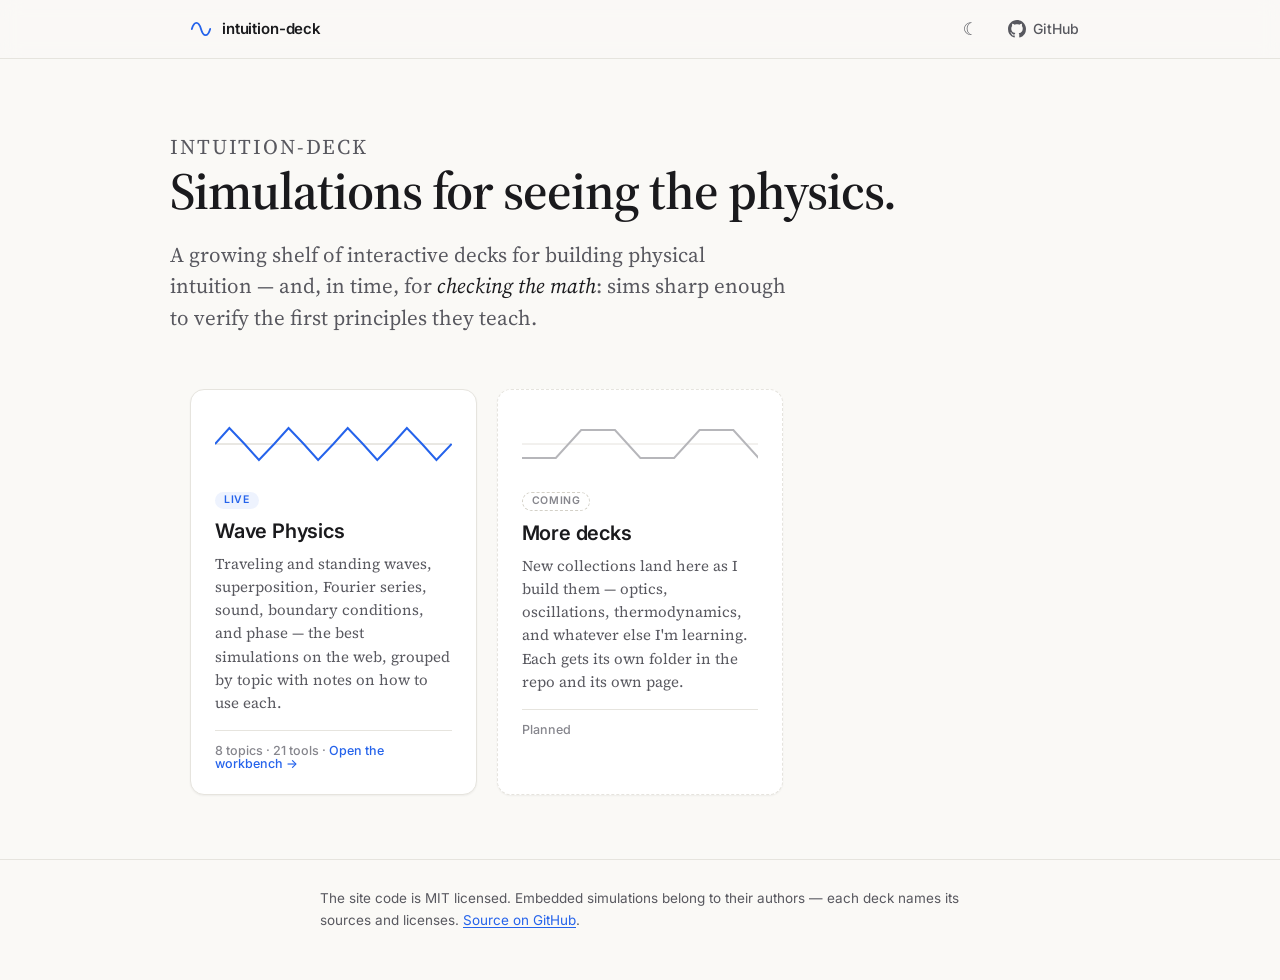
==== index.html @ 5adfe1cd "Set up intuition-deck monorepo with the Wave Physics Workbench Restructure so the repo can hold many" ====
<!doctype html>
<html lang="en">
<head>
  <meta charset="utf-8">
  <meta name="viewport" content="width=device-width, initial-scale=1">
  <title>intuition-deck</title>
  <meta name="description" content="Interactive simulations for building physical intuition — and, over time, for checking the math behind it.">
  <meta name="color-scheme" content="light dark">
  <script>
    // Apply a saved theme before first paint. Shared key with the workbench, so the choice carries across.
    try {
      var saved = localStorage.getItem('wb-theme');
      if (saved === 'light' || saved === 'dark') document.documentElement.dataset.theme = saved;
    } catch (e) {}
  </script>
  <link rel="icon" href="data:image/svg+xml,%3Csvg xmlns='http://www.w3.org/2000/svg' viewBox='0 0 24 24'%3E%3Cpath d='M2 12C4.5 3 9.5 3 12 12s7.5 9 10 0' fill='none' stroke='%232563eb' stroke-width='2.4' stroke-linecap='round'/%3E%3C/svg%3E">
  <link rel="preconnect" href="https://fonts.googleapis.com">
  <link rel="preconnect" href="https://fonts.gstatic.com" crossorigin>
  <link rel="stylesheet" href="https://fonts.googleapis.com/css2?family=Fira+Code:wght@400;500&family=Inter:wght@400;500;600&family=Source+Serif+4:ital,opsz,wght@0,8..60,400;0,8..60,600;1,8..60,400&display=swap">
  <link rel="stylesheet" href="/assets/site.css">
</head>
<body>
  <header class="site-header">
    <div class="wrap site-header__inner">
      <a class="brand" href="/">
        <svg class="brand__mark" width="22" height="22" viewBox="0 0 24 24" aria-hidden="true"><path d="M2 12C4.5 3 9.5 3 12 12s7.5 9 10 0" fill="none" stroke="currentColor" stroke-width="2" stroke-linecap="round"/></svg>
        <span>intuition-deck</span>
      </a>
      <button class="icon-btn theme-toggle" id="theme-toggle" type="button" aria-label="Switch to dark theme">☾</button>
      <a class="icon-btn" href="https://github.com/aungkhnt/intuition-deck" target="_blank" rel="noopener noreferrer" aria-label="intuition-deck on GitHub">
        <svg width="18" height="18" viewBox="0 0 16 16" aria-hidden="true"><path fill="currentColor" d="M8 0c4.42 0 8 3.58 8 8a8.013 8.013 0 0 1-5.45 7.59c-.4.08-.55-.17-.55-.38 0-.27.01-1.13.01-2.2 0-.75-.25-1.23-.54-1.48 1.78-.2 3.65-.88 3.65-3.95 0-.88-.31-1.59-.82-2.15.08-.2.36-1.02-.08-2.12 0 0-.67-.22-2.2.82-.64-.18-1.32-.27-2-.27-.68 0-1.36.09-2 .27-1.53-1.03-2.2-.82-2.2-.82-.44 1.1-.16 1.92-.08 2.12-.51.56-.82 1.28-.82 2.15 0 3.06 1.86 3.75 3.64 3.95-.23.2-.44.55-.51 1.07-.46.21-1.61.55-2.33-.66-.15-.24-.6-.83-1.23-.82-.67.01-.27.38.01.53.34.19.73.9.82 1.13.16.45.68 1.31 2.69.94 0 .67.01 1.3.01 1.49 0 .21-.15.45-.55.38A7.995 7.995 0 0 1 0 8c0-4.42 3.58-8 8-8Z"/></svg>
        <span class="gh-label">GitHub</span>
      </a>
    </div>
  </header>

  <main>
    <section class="wrap hero">
      <p class="hero__kicker">intuition-deck</p>
      <h1>Simulations for seeing the physics.</h1>
      <p>A growing shelf of interactive decks for building physical intuition — and, in time, for <em>checking the math</em>: sims sharp enough to verify the first principles they teach.</p>
    </section>

    <section class="wrap" aria-label="Decks">
      <div class="decks">
        <a class="deck" href="/waves/">
          <svg class="deck__art" viewBox="0 0 280 60" preserveAspectRatio="none" aria-hidden="true">
            <line x1="0" y1="30" x2="280" y2="30" vector-effect="non-scaling-stroke"/>
            <polyline vector-effect="non-scaling-stroke" points="0,30 17,14 35,30 52,46 70,30 87,14 105,30 122,46 140,30 157,14 175,30 192,46 210,30 227,14 245,30 262,46 280,30"/>
          </svg>
          <span class="deck__status deck__status--live">Live</span>
          <h2>Wave Physics</h2>
          <p>Traveling and standing waves, superposition, Fourier series, sound, boundary conditions, and phase — the best simulations on the web, grouped by topic with notes on how to use each.</p>
          <div class="deck__meta">8 topics · 21 tools · <span class="deck__go">Open the workbench →</span></div>
        </a>

        <div class="deck deck--soon">
          <svg class="deck__art" viewBox="0 0 280 60" preserveAspectRatio="none" aria-hidden="true">
            <line x1="0" y1="30" x2="280" y2="30" vector-effect="non-scaling-stroke"/>
            <polyline vector-effect="non-scaling-stroke" points="0,44 40,44 70,16 110,16 140,44 180,44 210,16 250,16 280,44"/>
          </svg>
          <span class="deck__status deck__status--soon">Coming</span>
          <h2>More decks</h2>
          <p>New collections land here as I build them — optics, oscillations, thermodynamics, and whatever else I'm learning. Each gets its own folder in the repo and its own page.</p>
          <div class="deck__meta">Planned</div>
        </div>
      </div>
    </section>
  </main>

  <footer class="site-footer">
    <div class="wrap">
      <p>The site code is MIT licensed. Embedded simulations belong to their authors — each deck names its sources and licenses. <a href="https://github.com/aungkhnt/intuition-deck" target="_blank" rel="noopener noreferrer">Source on GitHub</a>.</p>
    </div>
  </footer>

  <script>
    (() => {
      const root = document.documentElement;
      const btn = document.getElementById('theme-toggle');
      const dark = () => (root.dataset.theme || (matchMedia('(prefers-color-scheme: dark)').matches ? 'dark' : 'light')) === 'dark';
      const paint = () => {
        const isDark = dark();
        btn.textContent = isDark ? '☀︎' : '☾';
        btn.setAttribute('aria-label', isDark ? 'Switch to light theme' : 'Switch to dark theme');
      };
      btn.addEventListener('click', () => {
        const next = dark() ? 'light' : 'dark';
        const system = matchMedia('(prefers-color-scheme: dark)').matches ? 'dark' : 'light';
        try {
          if (next === system) { delete root.dataset.theme; localStorage.removeItem('wb-theme'); }
          else { root.dataset.theme = next; localStorage.setItem('wb-theme', next); }
        } catch (e) { root.dataset.theme = next; }
        paint();
      });
      matchMedia('(prefers-color-scheme: dark)').addEventListener('change', paint);
      paint();
    })();
  </script>
</body>
</html>
---- assets/site.css ----
/* intuition-deck — shared styles for the landing page and 404.
   The workbench under /waves/ has its own stylesheet; these tokens mirror it. */

/* Tokens (light, then dark twice: explicit choice, then OS preference) --------*/

:root {
  --bg: #faf9f6;
  --surface: #ffffff;
  --sunk: #f4f3ef;
  --text: #1a1a1d;
  --muted: #58585f;
  --faint: #86868d;
  --line: #e6e4de;
  --line-strong: #d3d0c7;
  --accent: #2563eb;
  --accent-strong: #1d4ed8;
  --accent-soft: rgba(37, 99, 235, 0.08);
  --on-accent: #ffffff;
  --shadow: 0 1px 2px rgba(26, 26, 29, 0.05);
  --shadow-lift: 0 10px 30px rgba(26, 26, 29, 0.08);
  --header-bg: rgba(250, 249, 246, 0.86);

  --serif: "Source Serif 4", "Iowan Old Style", "Palatino Linotype", Georgia, serif;
  --sans: "Inter", system-ui, -apple-system, "Segoe UI", Roboto, sans-serif;
  --mono: "Fira Code", ui-monospace, "SF Mono", Menlo, Consolas, monospace;

  --radius: 14px;
  --radius-sm: 8px;
  color-scheme: light;
}

:root[data-theme="dark"] {
  --bg: #0f1115;
  --surface: #161920;
  --sunk: #1b1f27;
  --text: #e9e7e2;
  --muted: #a6a6ad;
  --faint: #7c7c84;
  --line: #262a33;
  --line-strong: #363b46;
  --accent: #6fa1ff;
  --accent-strong: #9bbeff;
  --accent-soft: rgba(111, 161, 255, 0.13);
  --on-accent: #0f1115;
  --shadow: none;
  --shadow-lift: 0 14px 34px rgba(0, 0, 0, 0.4);
  --header-bg: rgba(15, 17, 21, 0.86);
  color-scheme: dark;
}

@media (prefers-color-scheme: dark) {
  :root:not([data-theme="light"]) {
    --bg: #0f1115;
    --surface: #161920;
    --sunk: #1b1f27;
    --text: #e9e7e2;
    --muted: #a6a6ad;
    --faint: #7c7c84;
    --line: #262a33;
    --line-strong: #363b46;
    --accent: #6fa1ff;
    --accent-strong: #9bbeff;
    --accent-soft: rgba(111, 161, 255, 0.13);
    --on-accent: #0f1115;
    --shadow: none;
    --shadow-lift: 0 14px 34px rgba(0, 0, 0, 0.4);
    --header-bg: rgba(15, 17, 21, 0.86);
    color-scheme: dark;
  }
}

/* Base -----------------------------------------------------------------------*/

*, *::before, *::after { box-sizing: border-box; }

html { -webkit-text-size-adjust: 100%; }

@media (prefers-reduced-motion: no-preference) {
  html { scroll-behavior: smooth; }
}

body {
  margin: 0;
  min-height: 100vh;
  background: var(--bg);
  color: var(--text);
  font: 400 16px/1.6 var(--sans);
  -webkit-font-smoothing: antialiased;
  -moz-osx-font-smoothing: grayscale;
}

a { color: var(--accent); text-underline-offset: 2px; }
a:hover { color: var(--accent-strong); }

:focus-visible { outline: 2px solid var(--accent); outline-offset: 3px; border-radius: 5px; }

.wrap { width: 100%; max-width: 940px; margin: 0 auto; padding: 0 20px; }

/* Header ---------------------------------------------------------------------*/

.site-header {
  position: sticky;
  top: 0;
  z-index: 20;
  background: var(--header-bg);
  -webkit-backdrop-filter: saturate(1.3) blur(10px);
  backdrop-filter: saturate(1.3) blur(10px);
  border-bottom: 1px solid var(--line);
}

.site-header__inner {
  display: flex;
  align-items: center;
  gap: 8px;
  height: 58px;
}

.brand {
  display: flex;
  align-items: center;
  gap: 10px;
  margin-right: auto;
  color: var(--text);
  font-weight: 600;
  font-size: 15px;
  letter-spacing: -0.01em;
  text-decoration: none;
}
.brand__mark { flex: none; color: var(--accent); }

.icon-btn {
  display: inline-flex;
  align-items: center;
  justify-content: center;
  gap: 7px;
  height: 36px;
  min-width: 36px;
  padding: 0 10px;
  color: var(--muted);
  background: none;
  border: 1px solid transparent;
  border-radius: var(--radius-sm);
  font: 500 14px/1 var(--sans);
  text-decoration: none;
  cursor: pointer;
}
.icon-btn:hover { color: var(--text); background: var(--sunk); border-color: var(--line); }
.theme-toggle { font-size: 17px; }

@media (max-width: 480px) { .gh-label { display: none; } }

/* Hero -----------------------------------------------------------------------*/

.hero { padding: 72px 0 40px; }
.hero__kicker {
  margin: 0 0 16px;
  color: var(--accent);
  font: 600 12px/1 var(--sans);
  letter-spacing: 0.09em;
  text-transform: uppercase;
}
.hero h1 {
  margin: 0 0 20px;
  font: 600 clamp(34px, 6vw, 52px)/1.08 var(--serif);
  letter-spacing: -0.02em;
}
.hero p {
  max-width: 620px;
  margin: 0;
  font: 400 clamp(18px, 2.4vw, 21px)/1.5 var(--serif);
  color: var(--muted);
}
.hero em { color: var(--text); font-style: italic; }

/* Deck grid ------------------------------------------------------------------*/

.decks {
  display: grid;
  grid-template-columns: repeat(auto-fill, minmax(280px, 1fr));
  gap: 20px;
  padding: 16px 0 64px;
}

.deck {
  position: relative;
  display: flex;
  flex-direction: column;
  padding: 24px;
  color: inherit;
  background: var(--surface);
  border: 1px solid var(--line);
  border-radius: var(--radius);
  box-shadow: var(--shadow);
  text-decoration: none;
  transition: transform 0.16s ease, box-shadow 0.16s ease, border-color 0.16s ease;
}
a.deck:hover {
  transform: translateY(-3px);
  box-shadow: var(--shadow-lift);
  border-color: var(--line-strong);
  color: inherit;
}

.deck--soon { border-style: dashed; }

.deck__art {
  width: 100%;
  height: 60px;
  margin-bottom: 18px;
  color: var(--accent);
}
.deck__art line { stroke: var(--line-strong); stroke-width: 1; }
.deck__art polyline { fill: none; stroke: currentColor; stroke-width: 2; }
.deck--soon .deck__art { color: var(--faint); opacity: 0.6; }

.deck__status {
  align-self: flex-start;
  margin-bottom: 10px;
  padding: 3px 9px;
  border-radius: 999px;
  font: 600 10.5px/1 var(--sans);
  letter-spacing: 0.06em;
  text-transform: uppercase;
}
.deck__status--live { color: var(--accent); background: var(--accent-soft); }
.deck__status--soon { color: var(--faint); border: 1px dashed var(--line-strong); }

.deck h2 { margin: 0 0 8px; font: 600 20px/1.25 var(--sans); letter-spacing: -0.01em; }
.deck p { margin: 0; color: var(--muted); font: 400 15px/1.55 var(--serif); }
.deck__meta {
  margin-top: 16px;
  padding-top: 14px;
  border-top: 1px solid var(--line);
  color: var(--faint);
  font: 500 12.5px/1 var(--sans);
}
.deck__go { color: var(--accent); }
a.deck:hover .deck__go { text-decoration: underline; }

/* Footer ---------------------------------------------------------------------*/

.site-footer {
  padding: 28px 0 48px;
  border-top: 1px solid var(--line);
  color: var(--muted);
  font-size: 13.5px;
}
.site-footer p { max-width: 640px; margin: 0 auto; }

/* 404 ------------------------------------------------------------------------*/

.notfound { max-width: 620px; margin: 16vh auto 0; padding: 0 20px 48px; }
.notfound__code { margin: 0 0 12px; color: var(--accent); font: 500 13px/1 var(--mono); }
.notfound h1 { margin: 0 0 14px; font: 600 clamp(30px, 5vw, 40px)/1.15 var(--serif); letter-spacing: -0.015em; }
.notfound p { margin: 0 0 28px; color: var(--muted); font: 400 18px/1.55 var(--serif); }

.btn {
  display: inline-flex;
  align-items: center;
  gap: 8px;
  height: 42px;
  padding: 0 20px;
  color: var(--on-accent);
  background: var(--accent);
  border: 1px solid var(--accent);
  border-radius: var(--radius-sm);
  font: 500 15px/1 var(--sans);
  text-decoration: none;
}
.btn:hover { color: var(--on-accent); background: var(--accent-strong); border-color: var(--accent-strong); }

@media (prefers-reduced-motion: reduce) {
  *, *::before, *::after { transition: none !important; }
}
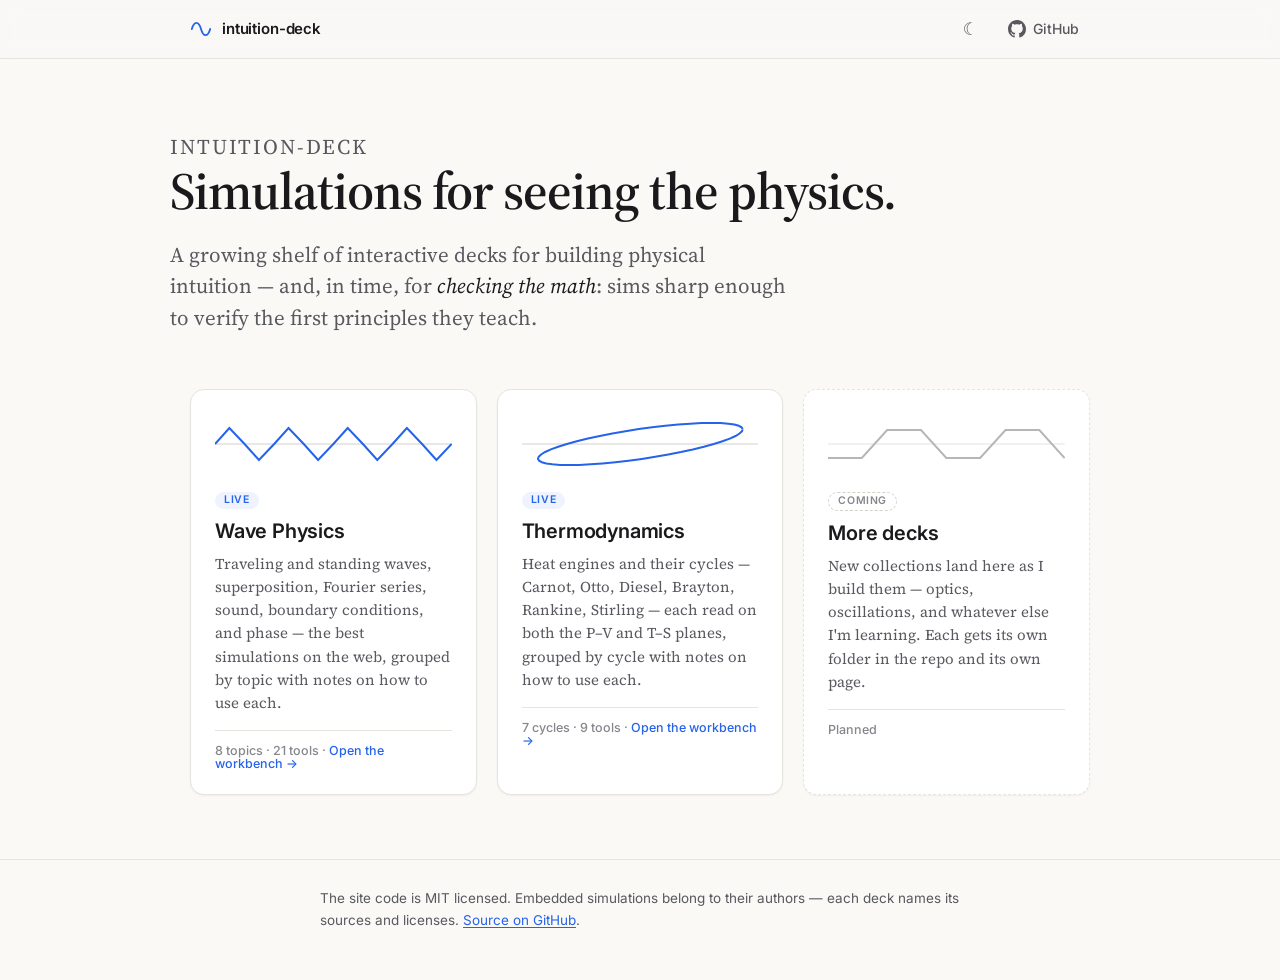
==== commit 3362b8d8: "Add thermodynamics deck; redesign workbench layout Workbench engine (shared by both decks): - One si" ====
--- a/index.html
+++ b/index.html
@@ -54,6 +54,17 @@
           <div class="deck__meta">8 topics · 21 tools · <span class="deck__go">Open the workbench →</span></div>
         </a>
 
+        <a class="deck" href="/thermo/">
+          <svg class="deck__art" viewBox="0 0 280 60" preserveAspectRatio="none" aria-hidden="true">
+            <line x1="0" y1="30" x2="280" y2="30" vector-effect="non-scaling-stroke"/>
+            <polyline vector-effect="non-scaling-stroke" points="261.1,15.1 260.3,17.2 257.4,19.5 252.6,22.0 245.8,24.6 237.2,27.3 226.9,30.0 215.2,32.8 202.1,35.5 188.0,38.1 173.1,40.5 157.6,42.8 141.8,44.9 126.0,46.7 110.4,48.2 95.3,49.4 81.0,50.3 67.7,50.9 55.7,51.0 45.0,50.9 36.0,50.3 28.8,49.4 23.5,48.2 20.2,46.7 18.9,44.9 19.7,42.8 22.6,40.5 27.4,38.0 34.2,35.4 42.8,32.7 53.1,30.0 64.8,27.2 77.9,24.5 92.0,21.9 106.9,19.5 122.4,17.2 138.2,15.1 154.0,13.3 169.6,11.8 184.7,10.6 199.0,9.7 212.3,9.1 224.3,9.0 235.0,9.1 244.0,9.7 251.2,10.6 256.5,11.8 259.8,13.3 261.1,15.1"/>
+          </svg>
+          <span class="deck__status deck__status--live">Live</span>
+          <h2>Thermodynamics</h2>
+          <p>Heat engines and their cycles — Carnot, Otto, Diesel, Brayton, Rankine, Stirling — each read on both the P–V and T–S planes, grouped by cycle with notes on how to use each.</p>
+          <div class="deck__meta">7 cycles · 9 tools · <span class="deck__go">Open the workbench →</span></div>
+        </a>
+
         <div class="deck deck--soon">
           <svg class="deck__art" viewBox="0 0 280 60" preserveAspectRatio="none" aria-hidden="true">
             <line x1="0" y1="30" x2="280" y2="30" vector-effect="non-scaling-stroke"/>
@@ -61,7 +72,7 @@
           </svg>
           <span class="deck__status deck__status--soon">Coming</span>
           <h2>More decks</h2>
-          <p>New collections land here as I build them — optics, oscillations, thermodynamics, and whatever else I'm learning. Each gets its own folder in the repo and its own page.</p>
+          <p>New collections land here as I build them — optics, oscillations, and whatever else I'm learning. Each gets its own folder in the repo and its own page.</p>
           <div class="deck__meta">Planned</div>
         </div>
       </div>
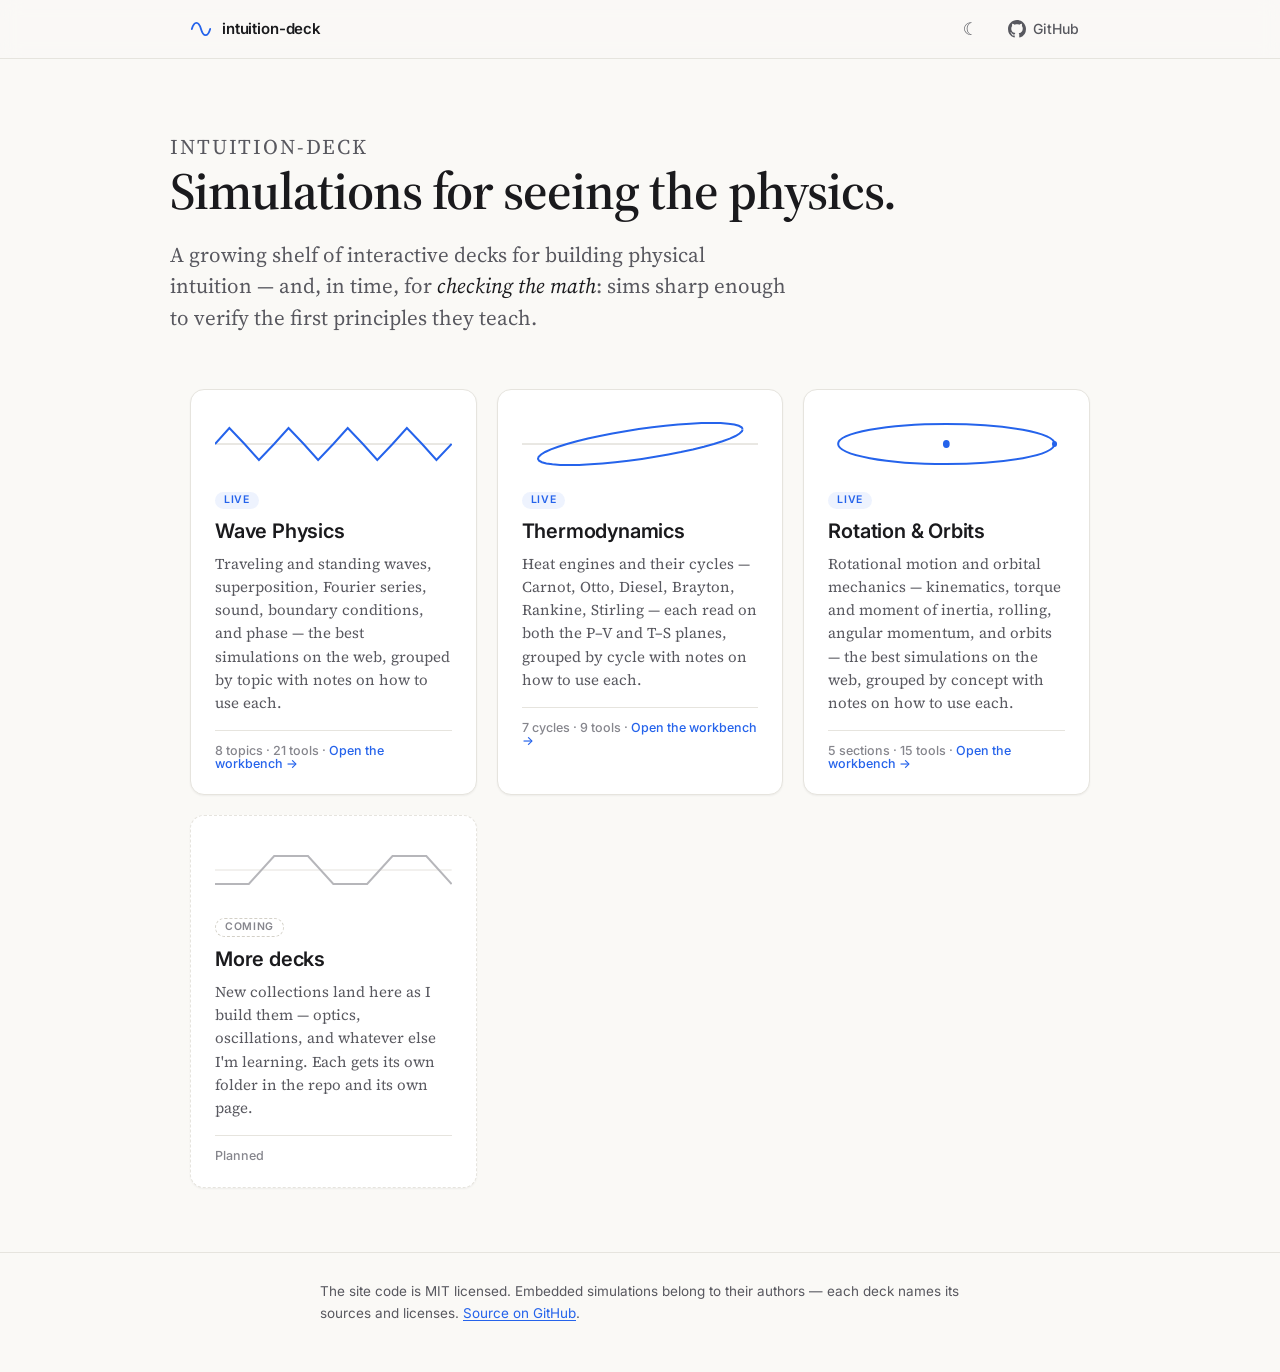
==== commit 3f19583d: "Add Rotation & Orbits deck; curate tools + record build plan New Rotation & Orbits Workbench at /rot" ====
--- a/index.html
+++ b/index.html
@@ -65,6 +65,18 @@
           <div class="deck__meta">7 cycles · 9 tools · <span class="deck__go">Open the workbench →</span></div>
         </a>
 
+        <a class="deck" href="/rotation/">
+          <svg class="deck__art" viewBox="0 0 280 60" preserveAspectRatio="none" aria-hidden="true">
+            <ellipse cx="140" cy="30" rx="128" ry="20" fill="none" stroke="currentColor" stroke-width="2" vector-effect="non-scaling-stroke"/>
+            <circle cx="140" cy="30" r="4" fill="currentColor"/>
+            <circle cx="268" cy="30" r="3" fill="currentColor"/>
+          </svg>
+          <span class="deck__status deck__status--live">Live</span>
+          <h2>Rotation &amp; Orbits</h2>
+          <p>Rotational motion and orbital mechanics — kinematics, torque and moment of inertia, rolling, angular momentum, and orbits — the best simulations on the web, grouped by concept with notes on how to use each.</p>
+          <div class="deck__meta">5 sections · 15 tools · <span class="deck__go">Open the workbench →</span></div>
+        </a>
+
         <div class="deck deck--soon">
           <svg class="deck__art" viewBox="0 0 280 60" preserveAspectRatio="none" aria-hidden="true">
             <line x1="0" y1="30" x2="280" y2="30" vector-effect="non-scaling-stroke"/>
